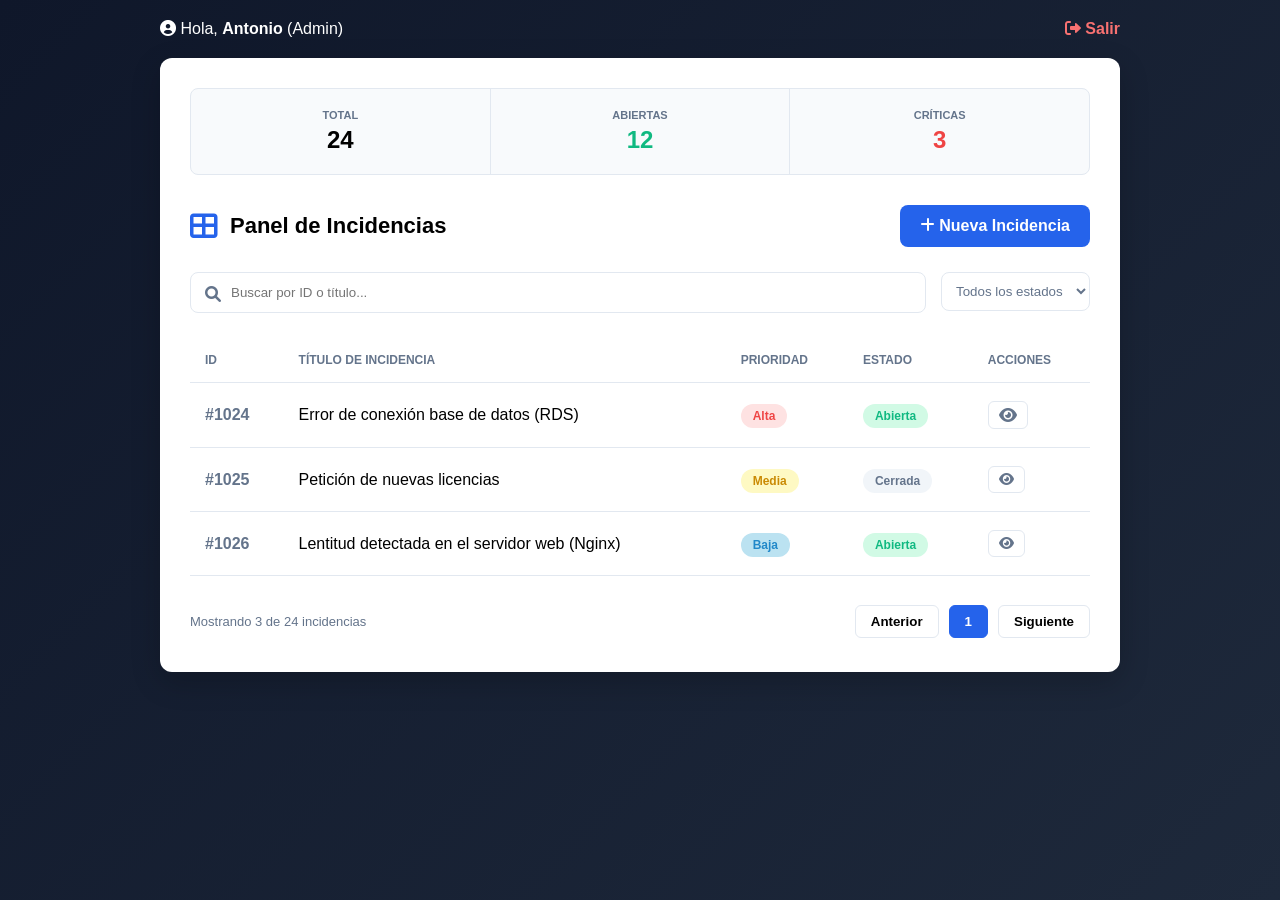
==== Frontend/pages/dashboard.html @ 10a54fd3 "Estructura bien organizada" ====
<!DOCTYPE html>
<html lang="es">

<head>
    <meta charset="UTF-8">
    <meta name="viewport" content="width=device-width, initial-scale=1.0">
    <title>Panel de Incidencias</title>
    <link rel="stylesheet" href="../css/estilosDashboard.css">
    <link rel="stylesheet" href="../css/estilos.css">
    <link rel="stylesheet" href="https://cdnjs.cloudflare.com/ajax/libs/font-awesome/6.0.0/css/all.min.css">
</head>

<body class="main-layout">

    <nav class="navbar">
        <div class="user-tag">
            <i class="fas fa-user-circle"></i>
            <span>Hola, <strong>Antonio</strong> (Admin)</span>
        </div>
        <a href="../index.html" class="exit-button">
            <i class="fas fa-sign-out-alt"></i> Salir
        </a>
    </nav>

    <main class="dashboard-container">
        <div class="dashboard-card">

            <section class="stats-grid">
                <div class="stat-item">
                    <span class="label">TOTAL</span>
                    <span class="value">24</span>
                </div>
                <div class="stat-item">
                    <span class="label">ABIERTAS</span>
                    <span class="value color-open">12</span>
                </div>
                <div class="stat-item no-border">
                    <span class="label">CRÍTICAS</span>
                    <span class="value color-crit">3</span>
                </div>
            </section>

            <header class="card-header">
                <div class="brand">
                    <i class="fas fa-th-large brand-icon"></i>
                    <h1>Panel de Incidencias</h1>
                </div>
                <a href="incidencias.html" class="btn-new" style="text-decoration: none;">
                    <i class="fas fa-plus"></i> Nueva Incidencia
                </a>
            </header>

            <div class="search-section">
                <div class="search-box">
                    <i class="fas fa-search"></i>
                    <input type="text" placeholder="Buscar por ID o título...">
                </div>
                <div class="status-select-wrapper">
                    <select class="filter-select">
                        <option>Todos los estados</option>
                        <option>Abiertas</option>
                        <option>Cerradas</option>
                    </select>
                </div>
            </div>

            <div class="table-wrapper">
                <table class="table-main">
                    <thead>
                        <tr>
                            <th>ID</th>
                            <th>TÍTULO DE INCIDENCIA</th>
                            <th>PRIORIDAD</th>
                            <th>ESTADO</th>
                            <th>ACCIONES</th>
                        </tr>
                    </thead>
                    <tbody>
                        <tr>
                            <td class="id-text">#1024</td>
                            <td>Error de conexión base de datos (RDS)</td>
                            <td><span class="prio-tag high">Alta</span></td>
                            <td><span class="state-tag open">Abierta</span></td>
                            <td>
                                <a href="detalle-incidencias.html" class="btn-view">
                                    <i class="fas fa-eye"></i>
                                </a>
                            </td>
                        </tr>
                        <tr>
                            <td class="id-text">#1025</td>
                            <td>Petición de nuevas licencias</td>
                            <td><span class="prio-tag mid">Media</span></td>
                            <td><span class="state-tag closed">Cerrada</span></td>
                            <td><button class="btn-view"><i class="fas fa-eye"></i></button></td>
                        </tr>
                        <tr>
                            <td class="id-text">#1026</td>
                            <td>Lentitud detectada en el servidor web (Nginx)</td>
                            <td><span class="prio-tag low">Baja</span></td>
                            <td><span class="state-tag open">Abierta</span></td>
                            <td><button class="btn-view"><i class="fas fa-eye"></i></button></td>
                        </tr>
                    </tbody>
                </table>
            </div>

            <footer class="card-footer">
                <p>Mostrando 3 de 24 incidencias</p>
                <div class="pagination">
                    <button class="page-link">Anterior</button>
                    <button class="page-link active">1</button>
                    <button class="page-link">Siguiente</button>
                </div>
            </footer>

        </div>
    </main>
</body>

</html>
---- Frontend/css/estilosDashboard.css ----
:root {
    --primary: #2563eb;
    --primary-dark: #1d4ed8;
    --bg-dark: linear-gradient(135deg, #0f172a 0%, #1e293b 100%);
    --white: #ffffff;
    --gray-light: #f8fafc;
    --text-dark: #1e293b;
    --text-gray: #64748b;
    --border: #e2e8f0;
}

/* CONFIGURACIÓN GENERAL */
body {
    margin: 0;
    padding: 0;
    font-family: 'Segoe UI', sans-serif;
    background: var(--bg-dark);
    min-height: 100vh;
}

.main-layout {
    display: flex;
    flex-direction: column;
    align-items: center;
}

/* BARRA DE NAVEGACIÓN */
.navbar {
    width: 100%;
    max-width: 1000px;
    display: flex;
    justify-content: space-between;
    padding: 20px;
    color: var(--white);
    box-sizing: border-box;
}

.exit-button {
    color: #f87171;
    text-decoration: none;
    font-weight: bold;
    /* Preparar para animación */
    transition: all 0.3s ease;
}

/* TARJETA DASHBOARD */
.dashboard-container {
    width: 100%;
    max-width: 1000px;
    padding: 0 20px 40px 20px;
    box-sizing: border-box;
}

.dashboard-card {
    background: var(--white);
    border-radius: 12px;
    padding: 30px;
    box-shadow: 0 10px 30px rgba(0,0,0,0.2);
}

/* SECCIÓN ESTADÍSTICAS */
.stats-grid {
    display: flex;
    background: var(--gray-light);
    border-radius: 8px;
    margin-bottom: 30px;
    border: 1px solid var(--border);
}

.stat-item {
    flex: 1;
    padding: 20px;
    text-align: center;
    border-right: 1px solid var(--border);
}

.no-border { border: none; }

.stat-item .label {
    display: block;
    font-size: 11px;
    color: var(--text-gray);
    font-weight: bold;
    margin-bottom: 5px;
}

.stat-item .value {
    font-size: 24px;
    font-weight: bold;
}

.color-open { color: #10b981; }
.color-crit { color: #ef4444; }

/* CABECERA TARJETA */
.card-header {
    display: flex;
    justify-content: space-between;
    align-items: center;
    margin-bottom: 25px;
}

.brand {
    display: flex;
    align-items: center;
    gap: 12px;
}

.brand-icon {
    font-size: 28px;
    color: var(--primary);
}

.brand h1 {
    font-size: 22px;
    margin: 0;
}

.btn-new {
    background: var(--primary);
    color: var(--white);
    border: none;
    padding: 12px 20px;
    border-radius: 8px;
    font-weight: bold;
    cursor: pointer;
    /* Preparar para animación */
    transition: all 0.3s cubic-bezier(0.25, 0.8, 0.25, 1);
    position: relative;
    overflow: hidden;
}

/* BUSCADOR Y FILTROS */
.search-section {
    display: flex;
    gap: 15px;
    margin-bottom: 25px;
}

.search-box {
    flex: 1;
    position: relative;
}

.search-box i {
    position: absolute;
    left: 15px;
    top: 14px;
    color: var(--text-gray);
}

.search-box input {
    width: 100%;
    padding: 12px 12px 12px 40px;
    border: 1px solid var(--border);
    border-radius: 8px;
    box-sizing: border-box;
    transition: all 0.3s ease;
}

.filter-select {
    padding: 10px;
    border: 1px solid var(--border);
    border-radius: 8px;
    color: var(--text-gray);
    background-color: white;
    cursor: pointer;
    width: 100%; /* Para el wrapper */
    transition: all 0.3s ease;
}

/* Estilo para el ojo si es un enlace `<a>` */
a.btn-view {
    text-decoration: none;
    display: inline-flex;
    align-items: center;
    justify-content: center;
}

/* TABLA DE DATOS */
.table-wrapper {
    overflow-x: auto;
}

.table-main {
    width: 100%;
    border-collapse: collapse;
}

.table-main th {
    text-align: left;
    padding: 15px;
    font-size: 12px;
    color: var(--text-gray);
    border-bottom: 1px solid var(--border);
}

.table-main td {
    padding: 18px 15px;
    border-bottom: 1px solid var(--border);
}

.id-text {
    font-weight: bold;
    color: var(--text-gray);
}

/* ETIQUETAS (BADGES) */
.prio-tag, .state-tag {
    padding: 5px 12px;
    border-radius: 20px;
    font-size: 12px;
    font-weight: bold;
}

.high { background: #fee2e2; color: #ef4444; }
.mid { background: #fef9c3; color: #ca8a04; }
.low { background: #bbe2f1; color: #2188c9; }
.open { background: #d1fae5; color: #10b981; }
.closed { background: #f1f5f9; color: #64748b; }

.btn-view {
    background: none;
    border: 1px solid var(--border);
    padding: 5px 10px;
    border-radius: 6px;
    cursor: pointer;
    color: var(--text-gray);
    /* Preparar para animación */
    transition: all 0.3s ease;
}

/* PIE DE TARJETA */
.card-footer {
    display: flex;
    justify-content: space-between;
    align-items: center;
    margin-top: 25px;
    color: var(--text-gray);
    font-size: 13px;
}

.pagination {
    display: flex;
    gap: 10px;
}

.page-link {
    background: var(--white);
    border: 1px solid var(--border);
    padding: 8px 15px;
    border-radius: 6px;
    cursor: pointer;
    font-weight: bold;
    /* Preparar para animación */
    transition: all 0.3s ease;
}

.active {
    background: var(--primary);
    color: var(--white);
    border-color: var(--primary);
}

/* RESPONSIVE */
@media (max-width: 768px) {
    .stats-grid { flex-direction: column; }
    .stat-item { border-right: none; border-bottom: 1px solid var(--border); }
    .search-section { flex-direction: column; }
    .card-header { flex-direction: column; gap: 15px; text-align: center; }
}

/* =========================================
   NUEVAS ANIMACIONES AVANZADAS (Antonio)
   ========================================= */

/* 1. Botón "Salir" (navbar) */
.exit-button:hover {
    color: #ef4444; /* Rojo más intenso */
    transform: translateX(3px); /* Se mueve ligeramente a la derecha */
}

/* 2. Botón "Nueva Incidencia" (Efecto Ripple/Brillo avanzado) */
.btn-new:hover {
    background-color: var(--primary-dark);
    box-shadow: 0 4px 15px rgba(37, 99, 235, 0.4);
    transform: translateY(-2px); /* Sube ligeramente */
}

/* Efecto de brillo al pasar el ratón */
.btn-new::after {
    content: '';
    position: absolute;
    top: 0; left: -100%;
    width: 100%; height: 100%;
    background: linear-gradient(90deg, transparent, rgba(255,255,255,0.2), transparent);
    transition: all 0.5s;
}

.btn-new:hover::after {
    left: 100%;
}

/* 3. Input de Búsqueda (Sombra y borde neón) */
.search-box input:focus {
    outline: none;
    border-color: var(--primary);
    box-shadow: 0 0 0 3px rgba(37, 99, 235, 0.1), 0 0 10px rgba(37, 99, 235, 0.2);
}

/* 4. Selector de Estados (Animación 3D de subida) */
.status-select-wrapper {
    position: relative;
    transition: transform 0.3s ease;
    perspective: 1000px; /* Para efecto 3D */
}

.status-select-wrapper:hover {
    transform: translateY(-3px) rotateX(2deg); /* Sube y se inclina ligeramente */
}

.filter-select:focus {
    outline: none;
    border-color: var(--primary);
    box-shadow: 0 5px 15px rgba(0,0,0,0.05);
}

/* 5. Botón Ojo (Ver Detalle) */
.btn-view:hover {
    border-color: var(--primary);
    color: var(--primary);
    background-color: rgba(37, 99, 235, 0.05);
    transform: scale(1.1); /* Se agranda un poco */
}

/* 6. Botones de Paginación */
.page-link:not(.active):hover {
    border-color: var(--primary);
    color: var(--primary);
    background-color: var(--gray-light);
    transform: translateY(-1px);
}

.page-link.active:hover {
    background-color: var(--primary-dark);
    box-shadow: 0 2px 8px rgba(37, 99, 235, 0.3);
}
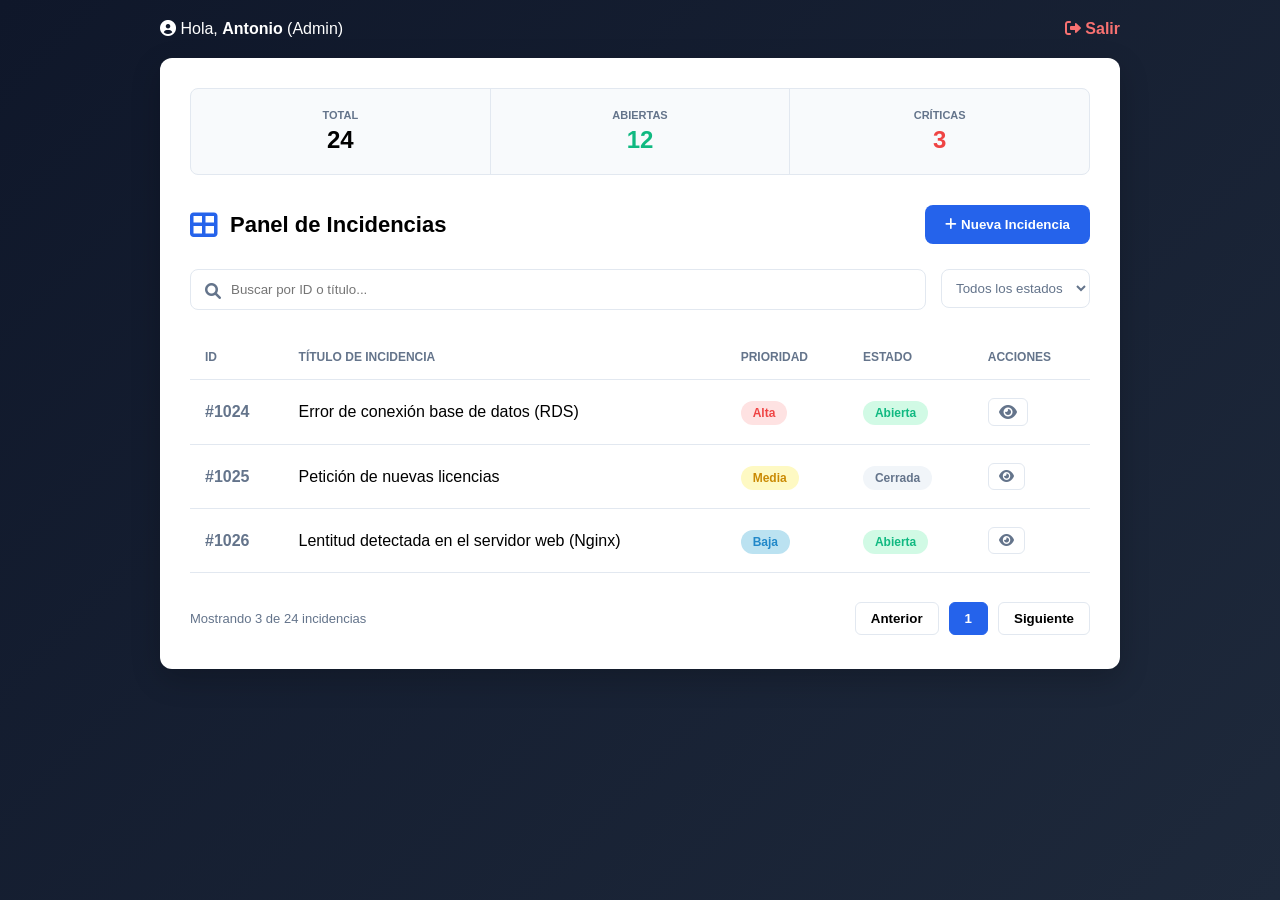
==== commit fb9a86f4: "Reorganización" ====
--- a/Frontend/pages/dashboard.html
+++ b/Frontend/pages/dashboard.html
@@ -1,6 +1,5 @@
 <!DOCTYPE html>
 <html lang="es">
-
 <head>
     <meta charset="UTF-8">
     <meta name="viewport" content="width=device-width, initial-scale=1.0">
@@ -9,7 +8,6 @@
     <link rel="stylesheet" href="../css/estilos.css">
     <link rel="stylesheet" href="https://cdnjs.cloudflare.com/ajax/libs/font-awesome/6.0.0/css/all.min.css">
 </head>
-
 <body class="main-layout">
 
     <nav class="navbar">
@@ -24,7 +22,7 @@
 
     <main class="dashboard-container">
         <div class="dashboard-card">
-
+            
             <section class="stats-grid">
                 <div class="stat-item">
                     <span class="label">TOTAL</span>
@@ -45,9 +43,9 @@
                     <i class="fas fa-th-large brand-icon"></i>
                     <h1>Panel de Incidencias</h1>
                 </div>
-                <a href="incidencias.html" class="btn-new" style="text-decoration: none;">
+                <button class="btn-new">
                     <i class="fas fa-plus"></i> Nueva Incidencia
-                </a>
+                </button>
             </header>
 
             <div class="search-section">
@@ -117,5 +115,4 @@
         </div>
     </main>
 </body>
-
 </html>
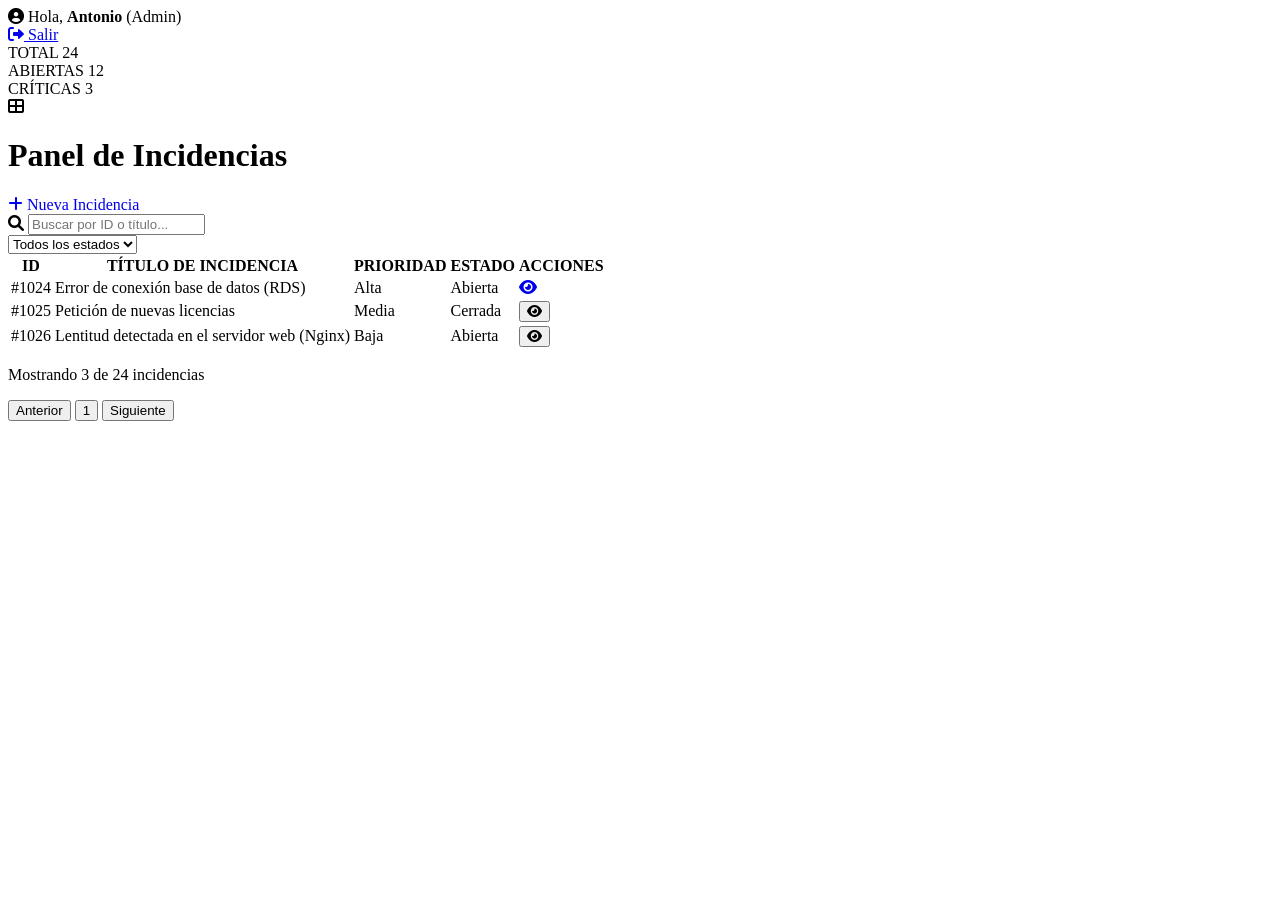
==== commit bd3fc6a8: "Crear main.js con lógica de login, filtros y navegación" ====
--- a/Frontend/pages/dashboard.html
+++ b/Frontend/pages/dashboard.html
@@ -1,5 +1,6 @@
 <!DOCTYPE html>
 <html lang="es">
+
 <head>
     <meta charset="UTF-8">
     <meta name="viewport" content="width=device-width, initial-scale=1.0">
@@ -8,6 +9,7 @@
     <link rel="stylesheet" href="../css/estilos.css">
     <link rel="stylesheet" href="https://cdnjs.cloudflare.com/ajax/libs/font-awesome/6.0.0/css/all.min.css">
 </head>
+
 <body class="main-layout">
 
     <nav class="navbar">
@@ -22,7 +24,7 @@
 
     <main class="dashboard-container">
         <div class="dashboard-card">
-            
+
             <section class="stats-grid">
                 <div class="stat-item">
                     <span class="label">TOTAL</span>
@@ -43,9 +45,9 @@
                     <i class="fas fa-th-large brand-icon"></i>
                     <h1>Panel de Incidencias</h1>
                 </div>
-                <button class="btn-new">
+                <a href="incidencias.html" class="btn-new" style="text-decoration: none;">
                     <i class="fas fa-plus"></i> Nueva Incidencia
-                </button>
+                </a>
             </header>
 
             <div class="search-section">
@@ -114,5 +116,7 @@
 
         </div>
     </main>
+    <script src="../js/main.js"></script>
 </body>
+
 </html>
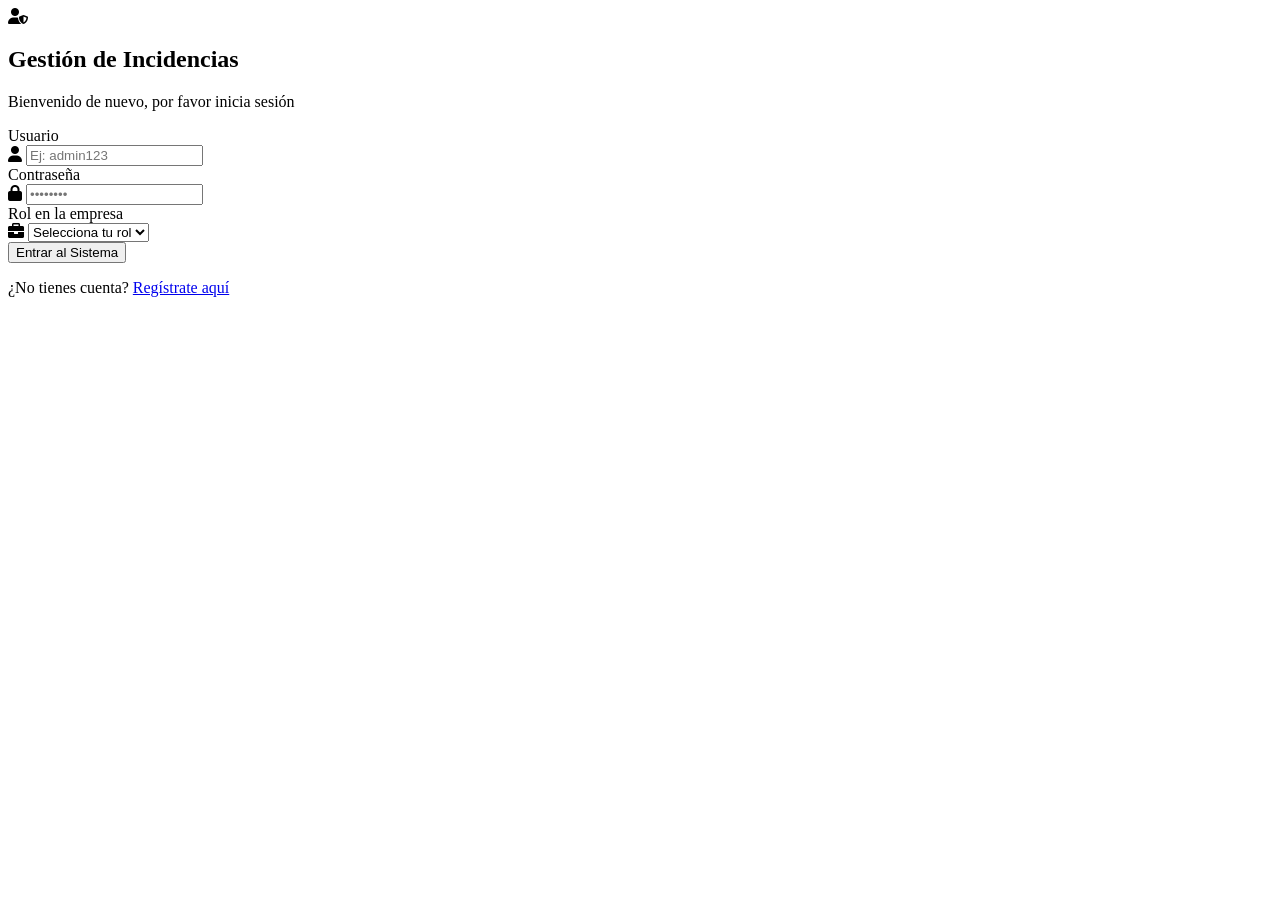
==== commit b6cac9b2: "Archivos del front arreglando el hardcodeo" ====
--- a/Frontend/pages/dashboard.html
+++ b/Frontend/pages/dashboard.html
@@ -6,7 +6,6 @@
     <meta name="viewport" content="width=device-width, initial-scale=1.0">
     <title>Panel de Incidencias</title>
     <link rel="stylesheet" href="../css/estilosDashboard.css">
-    <link rel="stylesheet" href="../css/estilos.css">
     <link rel="stylesheet" href="https://cdnjs.cloudflare.com/ajax/libs/font-awesome/6.0.0/css/all.min.css">
 </head>
 
@@ -15,7 +14,8 @@
     <nav class="navbar">
         <div class="user-tag">
             <i class="fas fa-user-circle"></i>
-            <span>Hola, <strong>Antonio</strong> (Admin)</span>
+            <!-- El JS rellena el nombre y rol del usuario -->
+            <span>Hola, <strong id="nombre-usuario">...</strong> (<span id="rol-usuario">...</span>)</span>
         </div>
         <a href="../index.html" class="exit-button">
             <i class="fas fa-sign-out-alt"></i> Salir
@@ -25,18 +25,19 @@
     <main class="dashboard-container">
         <div class="dashboard-card">
 
+            <!-- Estadísticas: el JS las rellena con datos reales de la API -->
             <section class="stats-grid">
                 <div class="stat-item">
                     <span class="label">TOTAL</span>
-                    <span class="value">24</span>
+                    <span class="value" id="stat-total">—</span>
                 </div>
                 <div class="stat-item">
                     <span class="label">ABIERTAS</span>
-                    <span class="value color-open">12</span>
+                    <span class="value color-open" id="stat-abiertas">—</span>
                 </div>
                 <div class="stat-item no-border">
-                    <span class="label">CRÍTICAS</span>
-                    <span class="value color-crit">3</span>
+                    <span class="label">PRIORIDAD ALTA</span>
+                    <span class="value color-crit" id="stat-criticas">—</span>
                 </div>
             </section>
 
@@ -56,10 +57,19 @@
                     <input type="text" placeholder="Buscar por ID o título...">
                 </div>
                 <div class="status-select-wrapper">
-                    <select class="filter-select">
-                        <option>Todos los estados</option>
-                        <option>Abiertas</option>
-                        <option>Cerradas</option>
+                    <!-- Valores en minúscula para que coincidan con la BD -->
+                    <select class="filter-select" id="filtro-estado">
+                        <option value="">Todos los estados</option>
+                        <option value="abierta">Abierta</option>
+                        <option value="cerrada">Cerrada</option>
+                    </select>
+                </div>
+                <div class="status-select-wrapper">
+                    <select class="filter-select" id="filtro-prioridad">
+                        <option value="">Todas las prioridades</option>
+                        <option value="alta">Alta</option>
+                        <option value="media">Media</option>
+                        <option value="baja">Baja</option>
                     </select>
                 </div>
             </div>
@@ -75,38 +85,20 @@
                             <th>ACCIONES</th>
                         </tr>
                     </thead>
-                    <tbody>
+                    <!-- El JS rellena este tbody con datos reales -->
+                    <tbody id="tabla-incidencias">
                         <tr>
-                            <td class="id-text">#1024</td>
-                            <td>Error de conexión base de datos (RDS)</td>
-                            <td><span class="prio-tag high">Alta</span></td>
-                            <td><span class="state-tag open">Abierta</span></td>
-                            <td>
-                                <a href="detalle-incidencias.html" class="btn-view">
-                                    <i class="fas fa-eye"></i>
-                                </a>
+                            <td colspan="5" style="text-align:center; padding:20px; color:#999;">
+                                Cargando incidencias...
                             </td>
-                        </tr>
-                        <tr>
-                            <td class="id-text">#1025</td>
-                            <td>Petición de nuevas licencias</td>
-                            <td><span class="prio-tag mid">Media</span></td>
-                            <td><span class="state-tag closed">Cerrada</span></td>
-                            <td><button class="btn-view"><i class="fas fa-eye"></i></button></td>
-                        </tr>
-                        <tr>
-                            <td class="id-text">#1026</td>
-                            <td>Lentitud detectada en el servidor web (Nginx)</td>
-                            <td><span class="prio-tag low">Baja</span></td>
-                            <td><span class="state-tag open">Abierta</span></td>
-                            <td><button class="btn-view"><i class="fas fa-eye"></i></button></td>
                         </tr>
                     </tbody>
                 </table>
             </div>
 
             <footer class="card-footer">
-                <p>Mostrando 3 de 24 incidencias</p>
+                <!-- El JS actualiza este texto -->
+                <p id="info-paginacion">Cargando...</p>
                 <div class="pagination">
                     <button class="page-link">Anterior</button>
                     <button class="page-link active">1</button>
